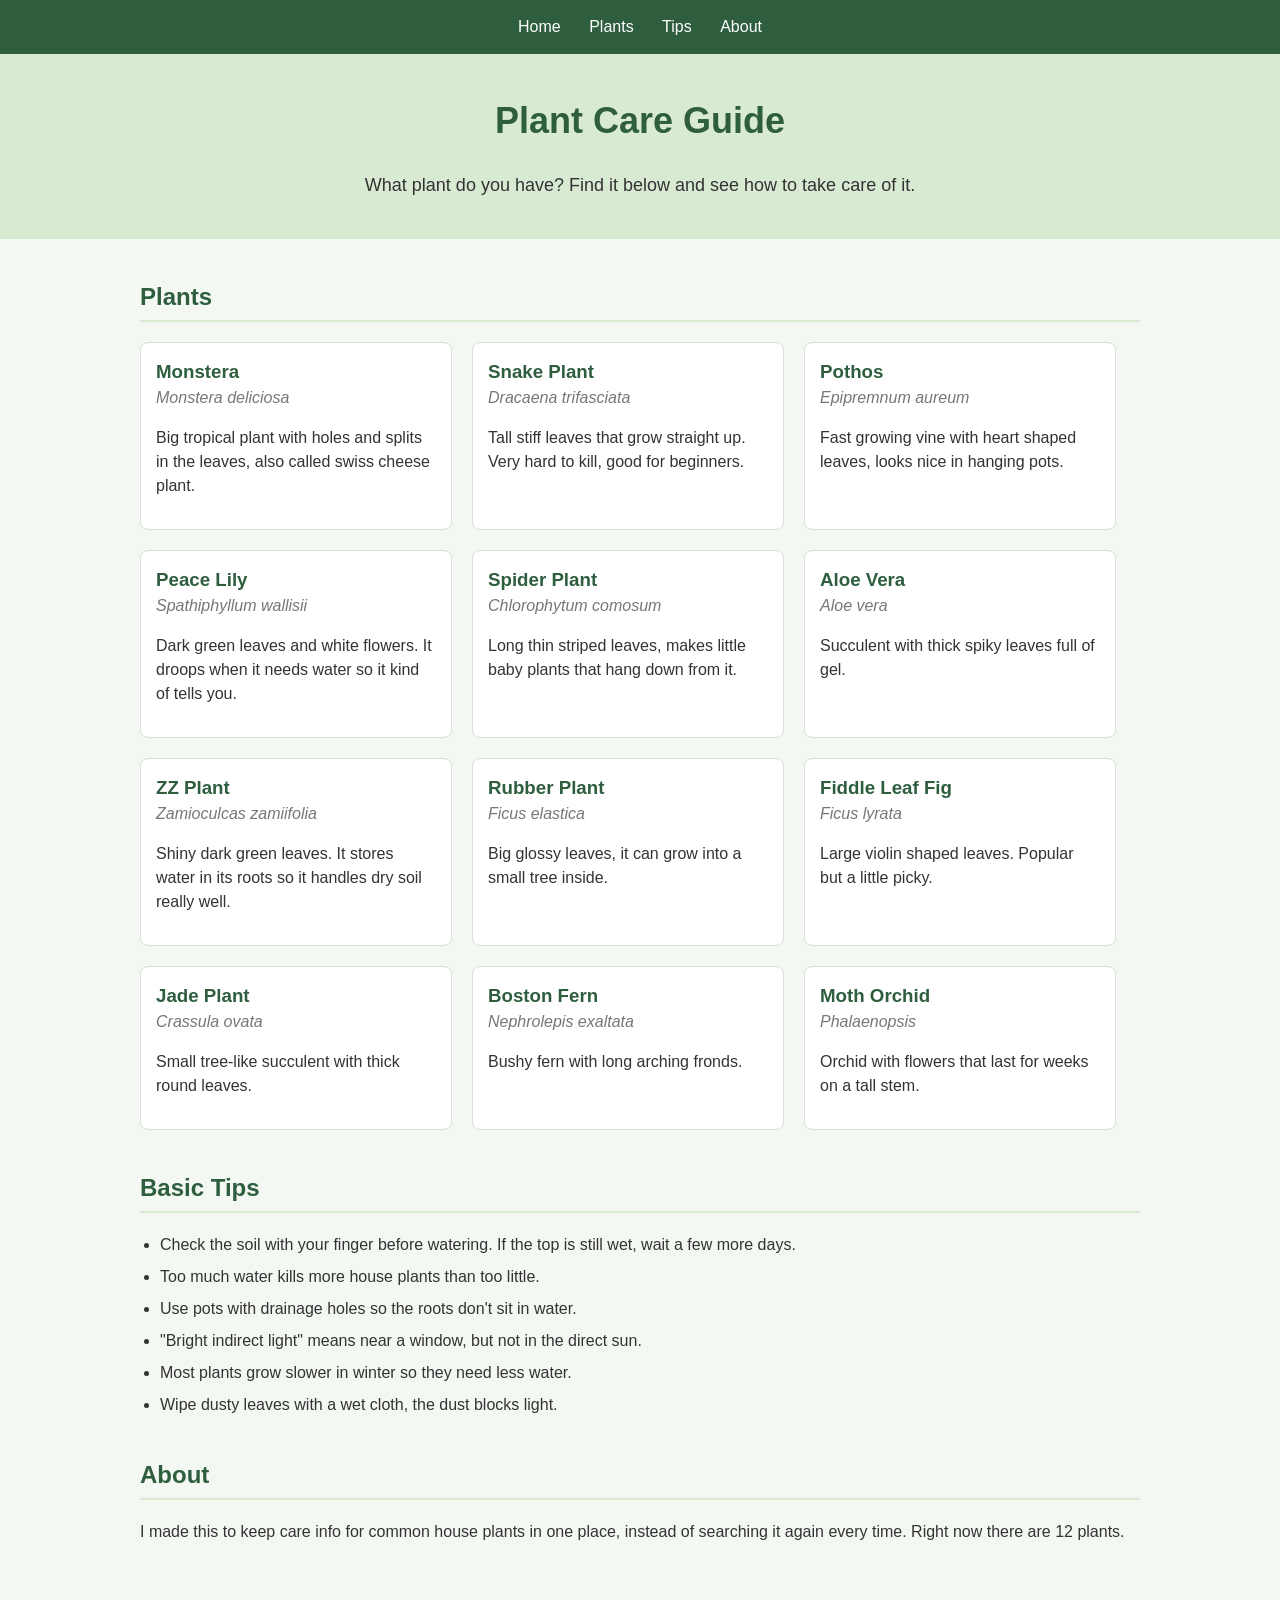
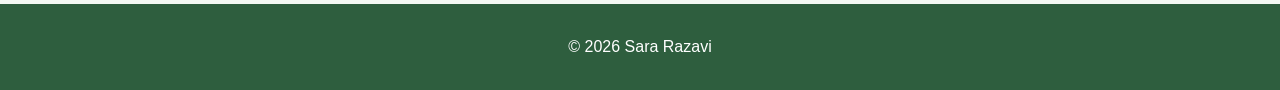
==== index.html @ 5489eae6 "create basic website" ====
<!DOCTYPE html>
<html lang="en">
<head>
  <meta charset="UTF-8">
  <meta name="viewport" content="width=device-width, initial-scale=1.0">
  <title>Plant Care Guide</title>
  <link rel="stylesheet" href="style.css">
</head>
<body>

  <nav>
    <a href="index.html">Home</a>
    <a href="#plants">Plants</a>
    <a href="#tips">Tips</a>
    <a href="#about">About</a>
  </nav>

  <header>
    <h1>Plant Care Guide</h1>
    <p>What plant do you have? Find it below and see how to take care of it.</p>
  </header>

  <main>
    <section id="plants">
      <h2>Plants</h2>

      <!-- copied from database.sql for now, later they should come from the database -->
      <div class="plant-list">

        <div class="plant-card">
          <h3>Monstera</h3>
          <p class="sci-name">Monstera deliciosa</p>
          <p>Big tropical plant with holes and splits in the leaves, also called swiss cheese plant.</p>
        </div>

        <div class="plant-card">
          <h3>Snake Plant</h3>
          <p class="sci-name">Dracaena trifasciata</p>
          <p>Tall stiff leaves that grow straight up. Very hard to kill, good for beginners.</p>
        </div>

        <div class="plant-card">
          <h3>Pothos</h3>
          <p class="sci-name">Epipremnum aureum</p>
          <p>Fast growing vine with heart shaped leaves, looks nice in hanging pots.</p>
        </div>

        <div class="plant-card">
          <h3>Peace Lily</h3>
          <p class="sci-name">Spathiphyllum wallisii</p>
          <p>Dark green leaves and white flowers. It droops when it needs water so it kind of tells you.</p>
        </div>

        <div class="plant-card">
          <h3>Spider Plant</h3>
          <p class="sci-name">Chlorophytum comosum</p>
          <p>Long thin striped leaves, makes little baby plants that hang down from it.</p>
        </div>

        <div class="plant-card">
          <h3>Aloe Vera</h3>
          <p class="sci-name">Aloe vera</p>
          <p>Succulent with thick spiky leaves full of gel.</p>
        </div>

        <div class="plant-card">
          <h3>ZZ Plant</h3>
          <p class="sci-name">Zamioculcas zamiifolia</p>
          <p>Shiny dark green leaves. It stores water in its roots so it handles dry soil really well.</p>
        </div>

        <div class="plant-card">
          <h3>Rubber Plant</h3>
          <p class="sci-name">Ficus elastica</p>
          <p>Big glossy leaves, it can grow into a small tree inside.</p>
        </div>

        <div class="plant-card">
          <h3>Fiddle Leaf Fig</h3>
          <p class="sci-name">Ficus lyrata</p>
          <p>Large violin shaped leaves. Popular but a little picky.</p>
        </div>

        <div class="plant-card">
          <h3>Jade Plant</h3>
          <p class="sci-name">Crassula ovata</p>
          <p>Small tree-like succulent with thick round leaves.</p>
        </div>

        <div class="plant-card">
          <h3>Boston Fern</h3>
          <p class="sci-name">Nephrolepis exaltata</p>
          <p>Bushy fern with long arching fronds.</p>
        </div>

        <div class="plant-card">
          <h3>Moth Orchid</h3>
          <p class="sci-name">Phalaenopsis</p>
          <p>Orchid with flowers that last for weeks on a tall stem.</p>
        </div>

      </div>
    </section>

    <section id="tips">
      <h2>Basic Tips</h2>
      <ul>
        <li>Check the soil with your finger before watering. If the top is still wet, wait a few more days.</li>
        <li>Too much water kills more house plants than too little.</li>
        <li>Use pots with drainage holes so the roots don't sit in water.</li>
        <li>"Bright indirect light" means near a window, but not in the direct sun.</li>
        <li>Most plants grow slower in winter so they need less water.</li>
        <li>Wipe dusty leaves with a wet cloth, the dust blocks light.</li>
      </ul>
    </section>

    <section id="about">
      <h2>About</h2>
      <p>I made this to keep care info for common house plants in one place, instead of searching it again every time. Right now there are 12 plants.</p>
    </section>
  </main>

  <footer>
    <p>&copy; 2026 Sara Razavi</p>
  </footer>

</body>
</html>
---- style.css ----
body {
  font-family: Arial, sans-serif;
  margin: 0;
  padding: 0;
  background-color: #f4f8f3;
  color: #333;
  line-height: 1.5;
}

nav {
  background-color: #2e5e3e;
  text-align: center;
}

nav a {
  color: white;
  text-decoration: none;
  padding: 15px 12px;
  display: inline-block;
}

nav a:hover {
  background-color: #3e7a51;
}

header {
  background-color: #d9ead3;
  padding: 40px 20px;
  text-align: center;
}

header h1 {
  margin-top: 0;
  font-size: 36px;
}

header p {
  font-size: 18px;
  margin-bottom: 0;
}

h1, h2, h3 {
  color: #2e5e3e;
}

main {
  max-width: 1000px;
  margin: 0 auto;
  padding: 20px;
}

section {
  margin-bottom: 40px;
}

h2 {
  border-bottom: 2px solid #d9ead3;
  padding-bottom: 5px;
}

/* cards go next to each other and wrap to the next line */
.plant-list {
  display: flex;
  flex-wrap: wrap;
  gap: 20px;
}

.plant-card {
  background-color: white;
  width: 280px;
  padding: 15px;
  border: 1px solid #ddd;
  border-radius: 8px;
}

.plant-card h3 {
  margin: 0;
}

.sci-name {
  font-style: italic;
  color: #777;
  margin-top: 0;
}

#tips ul {
  padding-left: 20px;
}

#tips li {
  margin-bottom: 8px;
}

footer {
  text-align: center;
  padding: 15px;
  background-color: #2e5e3e;
  color: white;
}
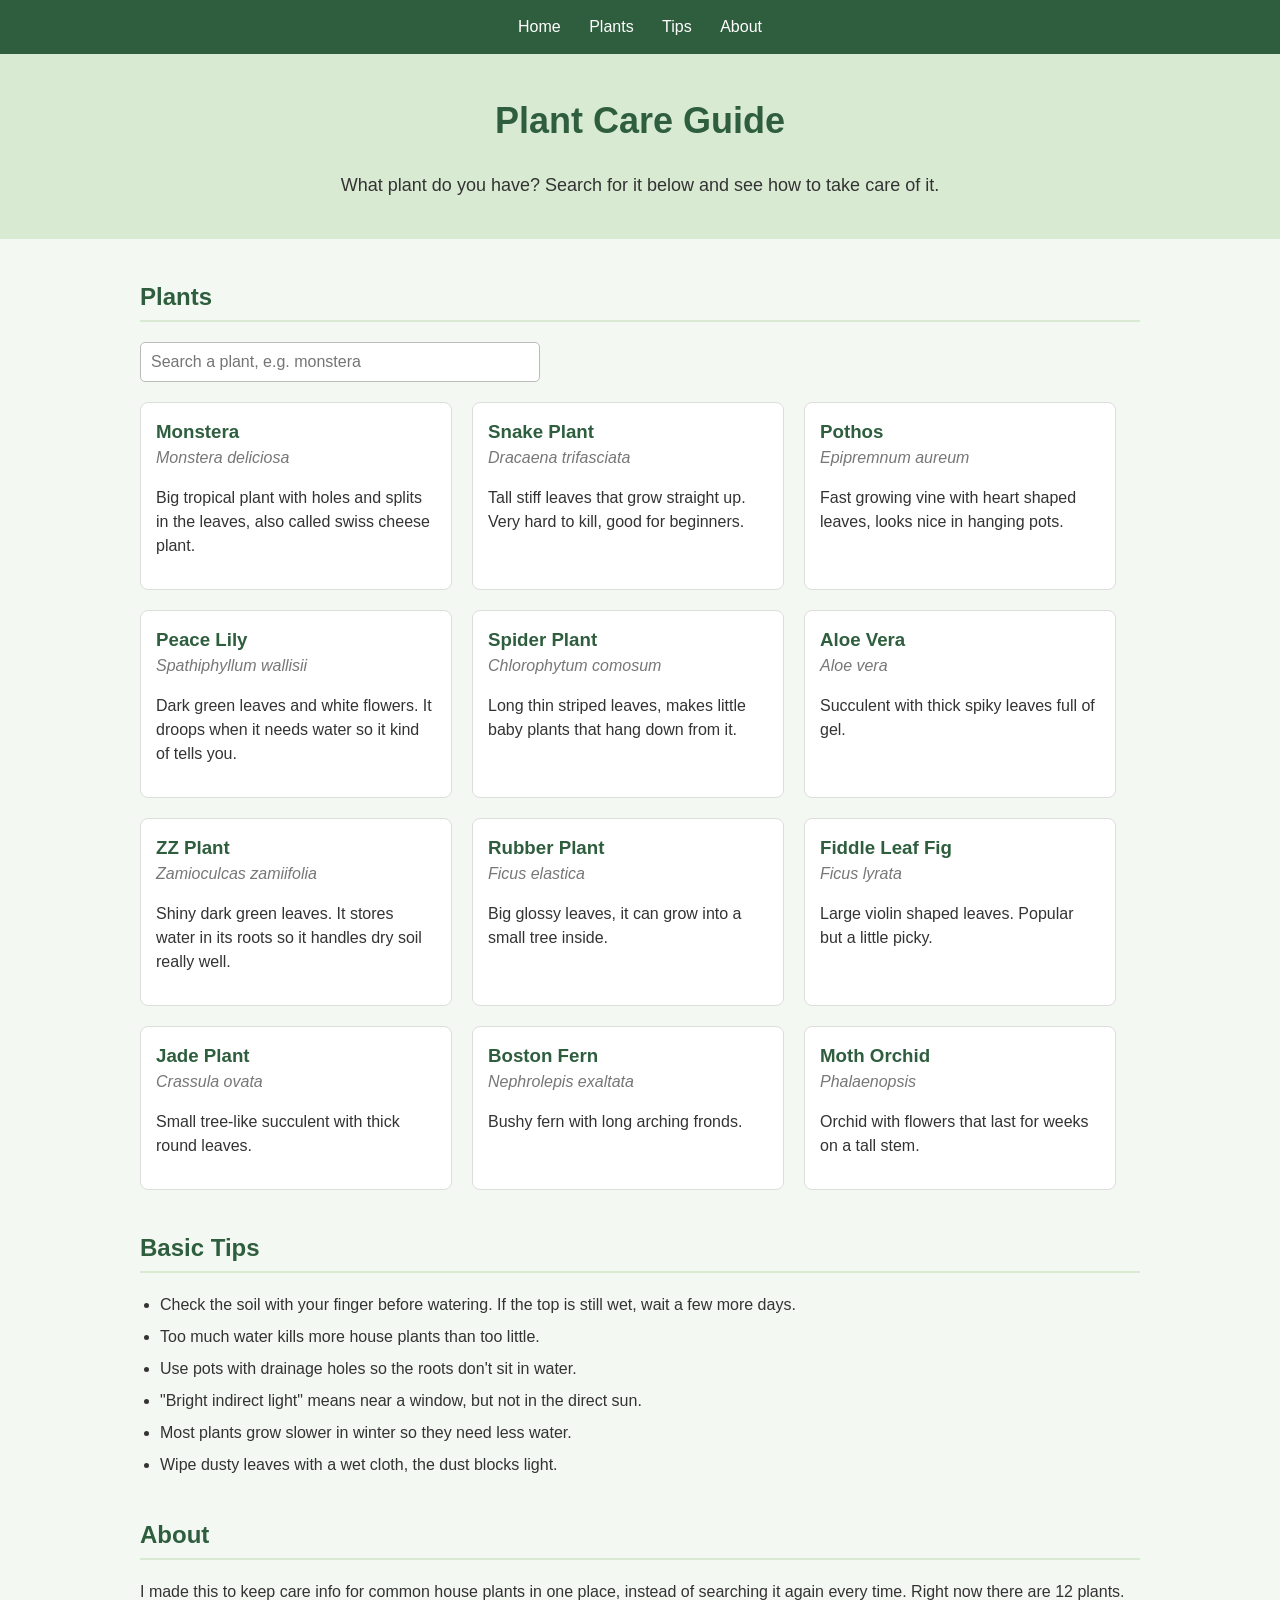
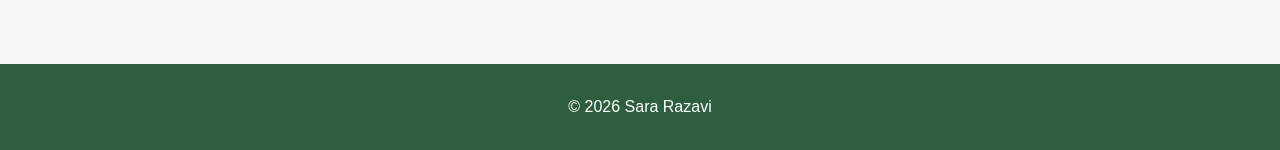
==== commit 11fa083b: "add plant search" ====
--- a/index.html
+++ b/index.html
@@ -17,12 +17,15 @@
 
   <header>
     <h1>Plant Care Guide</h1>
-    <p>What plant do you have? Find it below and see how to take care of it.</p>
+    <p>What plant do you have? Search for it below and see how to take care of it.</p>
   </header>
 
   <main>
     <section id="plants">
       <h2>Plants</h2>
+
+      <input type="text" id="search" placeholder="Search a plant, e.g. monstera">
+      <p id="no-result">No plant found, try another name.</p>
 
       <!-- copied from database.sql for now, later they should come from the database -->
       <div class="plant-list">
@@ -124,5 +127,6 @@
     <p>&copy; 2026 Sara Razavi</p>
   </footer>
 
+  <script src="script.js"></script>
 </body>
 </html>
--- a/style.css
+++ b/style.css
@@ -58,6 +58,28 @@
   padding-bottom: 5px;
 }
 
+#search {
+  width: 100%;
+  max-width: 400px;
+  padding: 10px;
+  margin-bottom: 20px;
+  font-size: 16px;
+  border: 1px solid #bbb;
+  border-radius: 5px;
+  box-sizing: border-box;
+}
+
+#search:focus {
+  border-color: #2e5e3e;
+  outline: none;
+}
+
+/* hidden until the search finds nothing */
+#no-result {
+  display: none;
+  color: #888;
+}
+
 /* cards go next to each other and wrap to the next line */
 .plant-list {
   display: flex;
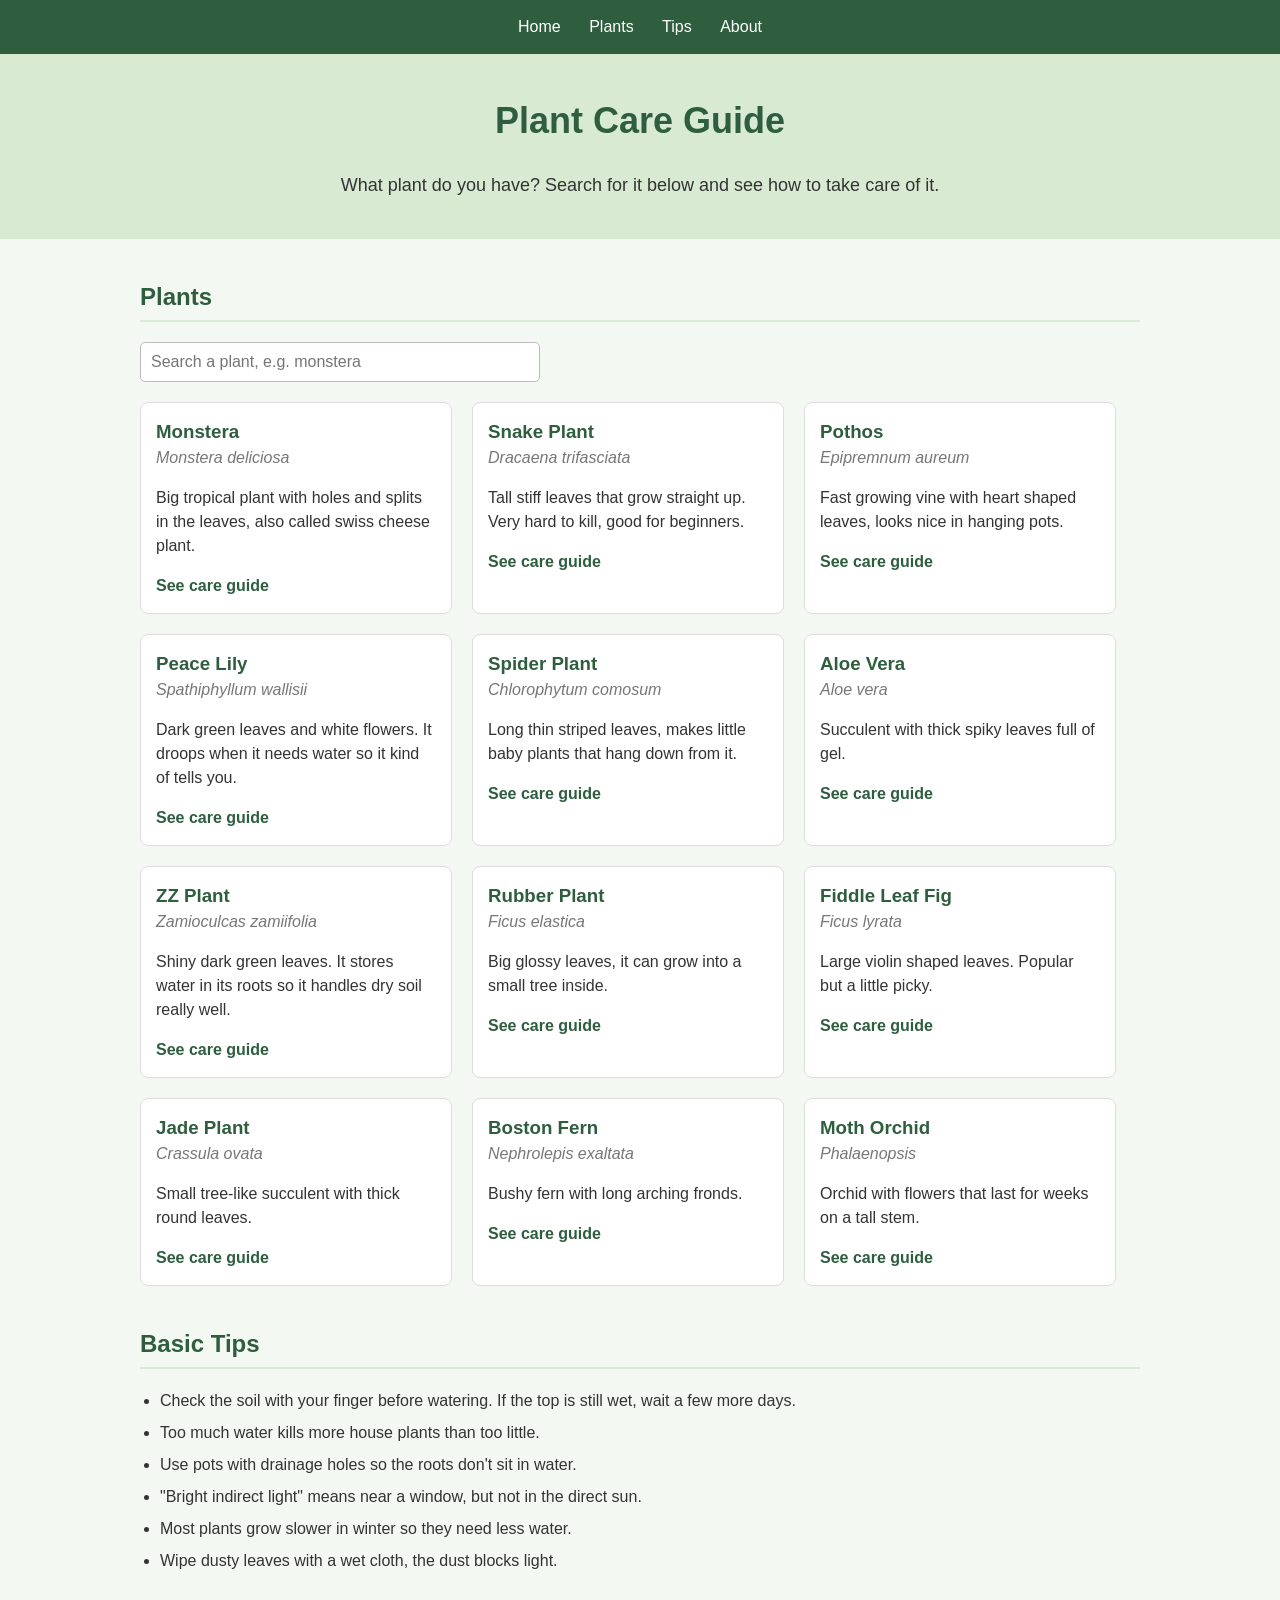
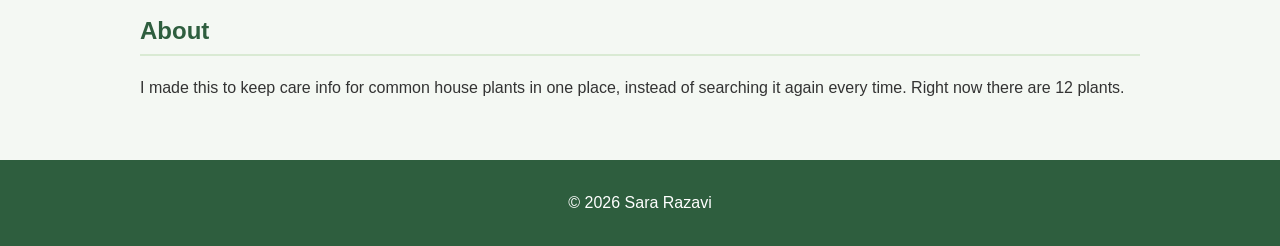
==== commit a566bb72: "add plant details page" ====
--- a/index.html
+++ b/index.html
@@ -34,72 +34,84 @@
           <h3>Monstera</h3>
           <p class="sci-name">Monstera deliciosa</p>
           <p>Big tropical plant with holes and splits in the leaves, also called swiss cheese plant.</p>
+          <a href="plant.html?name=Monstera">See care guide</a>
         </div>
 
         <div class="plant-card">
           <h3>Snake Plant</h3>
           <p class="sci-name">Dracaena trifasciata</p>
           <p>Tall stiff leaves that grow straight up. Very hard to kill, good for beginners.</p>
+          <a href="plant.html?name=Snake Plant">See care guide</a>
         </div>
 
         <div class="plant-card">
           <h3>Pothos</h3>
           <p class="sci-name">Epipremnum aureum</p>
           <p>Fast growing vine with heart shaped leaves, looks nice in hanging pots.</p>
+          <a href="plant.html?name=Pothos">See care guide</a>
         </div>
 
         <div class="plant-card">
           <h3>Peace Lily</h3>
           <p class="sci-name">Spathiphyllum wallisii</p>
           <p>Dark green leaves and white flowers. It droops when it needs water so it kind of tells you.</p>
+          <a href="plant.html?name=Peace Lily">See care guide</a>
         </div>
 
         <div class="plant-card">
           <h3>Spider Plant</h3>
           <p class="sci-name">Chlorophytum comosum</p>
           <p>Long thin striped leaves, makes little baby plants that hang down from it.</p>
+          <a href="plant.html?name=Spider Plant">See care guide</a>
         </div>
 
         <div class="plant-card">
           <h3>Aloe Vera</h3>
           <p class="sci-name">Aloe vera</p>
           <p>Succulent with thick spiky leaves full of gel.</p>
+          <a href="plant.html?name=Aloe Vera">See care guide</a>
         </div>
 
         <div class="plant-card">
           <h3>ZZ Plant</h3>
           <p class="sci-name">Zamioculcas zamiifolia</p>
           <p>Shiny dark green leaves. It stores water in its roots so it handles dry soil really well.</p>
+          <a href="plant.html?name=ZZ Plant">See care guide</a>
         </div>
 
         <div class="plant-card">
           <h3>Rubber Plant</h3>
           <p class="sci-name">Ficus elastica</p>
           <p>Big glossy leaves, it can grow into a small tree inside.</p>
+          <a href="plant.html?name=Rubber Plant">See care guide</a>
         </div>
 
         <div class="plant-card">
           <h3>Fiddle Leaf Fig</h3>
           <p class="sci-name">Ficus lyrata</p>
           <p>Large violin shaped leaves. Popular but a little picky.</p>
+          <a href="plant.html?name=Fiddle Leaf Fig">See care guide</a>
         </div>
 
         <div class="plant-card">
           <h3>Jade Plant</h3>
           <p class="sci-name">Crassula ovata</p>
           <p>Small tree-like succulent with thick round leaves.</p>
+          <a href="plant.html?name=Jade Plant">See care guide</a>
         </div>
 
         <div class="plant-card">
           <h3>Boston Fern</h3>
           <p class="sci-name">Nephrolepis exaltata</p>
           <p>Bushy fern with long arching fronds.</p>
+          <a href="plant.html?name=Boston Fern">See care guide</a>
         </div>
 
         <div class="plant-card">
           <h3>Moth Orchid</h3>
           <p class="sci-name">Phalaenopsis</p>
           <p>Orchid with flowers that last for weeks on a tall stem.</p>
+          <a href="plant.html?name=Moth Orchid">See care guide</a>
         </div>
 
       </div>
--- a/style.css
+++ b/style.css
@@ -105,6 +105,16 @@
   margin-top: 0;
 }
 
+.plant-card a {
+  color: #2e5e3e;
+  font-weight: bold;
+  text-decoration: none;
+}
+
+.plant-card a:hover {
+  text-decoration: underline;
+}
+
 #tips ul {
   padding-left: 20px;
 }
@@ -119,3 +129,26 @@
   background-color: #2e5e3e;
   color: white;
 }
+
+/* details page */
+.details {
+  max-width: 800px;
+}
+
+.back {
+  color: #2e5e3e;
+  text-decoration: none;
+}
+
+.back:hover {
+  text-decoration: underline;
+}
+
+.info {
+  background-color: white;
+  padding: 5px 20px;
+  margin-top: 20px;
+  margin-bottom: 20px;
+  border: 1px solid #ddd;
+  border-radius: 8px;
+}
